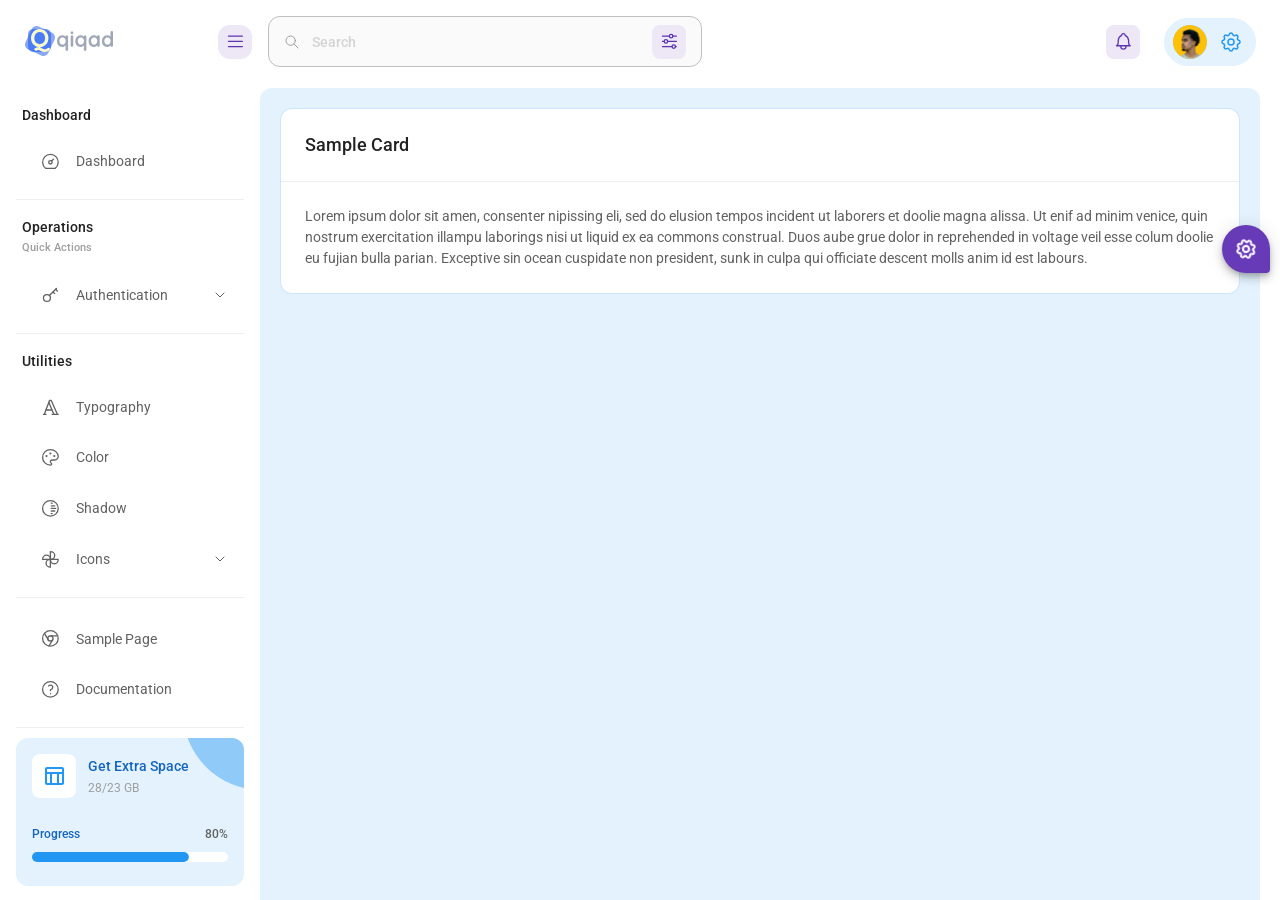
==== index.html @ 2e2815df "202204070709" ====
<!doctype html><html lang="en"><head><title>Q</title><link rel="icon" href="/favicon.svg"/><meta charset="utf-8"/><meta name="viewport" content="width=device-width,initial-scale=1"/><meta name="theme-color" content="#2296f3"/><meta name="title" content="Q-13011404051801"/><meta name="description" content="PRIVATE"/><meta name="keywords" content="react admin template, material-ui react dashboard template, reactjs admin template, reactjs dashboard, react backend template"/><meta name="author" content="CodedThemes"/><meta property="og:locale" content="en_US"/><meta property="og:type" content="website"/><meta property="og:url" content="https://qiqad.github.io/"/><meta property="og:site_name" content="qiqad.github.io"/><meta property="article:publisher" content="https://www.facebook.com/qiqad.precise"/><meta property="og:title" content="Berry - React Material Dashboard Template"/><meta property="og:description" content="Q Dashboard is made for the faster web application development built using Material-UI, Reactjs, Redux & Hook API."/><meta property="og:image" content="https://berrydashboard.io/og-image/og-facebook.png"/><meta property="twitter:card" content="summary_large_image"/><meta property="twitter:url" content="https://qiqad.github.io"/><meta property="twitter:title" content="Berry - React Material Dashboard Template"/><meta property="twitter:description" content="Berry Dashboard is made for the faster web application development built using Material-UI, Reactjs, Redux & Hook API."/><meta property="twitter:image" content="https://berrydashboard.io/og-image/og-twitter.png"/><meta name="twitter:creator" content="@codedthemes"/><link rel="preconnect" href="https://fonts.gstatic.com"/><link href="https://fonts.googleapis.com/css2?family=Inter:wght@400;500;600;700&family=Poppins:wght@400;500;600;700&family=Roboto:wght@400;500;700&display=swap" rel="stylesheet"/><link href="/static/css/5.03ebe89f.chunk.css" rel="stylesheet"><link href="/static/css/main.2e327239.chunk.css" rel="stylesheet"></head><body><noscript>You need to enable JavaScript to run this app.</noscript><div id="root"></div><script>!function(e){function r(r){for(var n,u,i=r[0],c=r[1],f=r[2],s=0,p=[];s<i.length;s++)u=i[s],Object.prototype.hasOwnProperty.call(o,u)&&o[u]&&p.push(o[u][0]),o[u]=0;for(n in c)Object.prototype.hasOwnProperty.call(c,n)&&(e[n]=c[n]);for(l&&l(r);p.length;)p.shift()();return a.push.apply(a,f||[]),t()}function t(){for(var e,r=0;r<a.length;r++){for(var t=a[r],n=!0,i=1;i<t.length;i++){var c=t[i];0!==o[c]&&(n=!1)}n&&(a.splice(r--,1),e=u(u.s=t[0]))}return e}var n={},o={4:0},a=[];function u(r){if(n[r])return n[r].exports;var t=n[r]={i:r,l:!1,exports:{}};return e[r].call(t.exports,t,t.exports,u),t.l=!0,t.exports}u.e=function(e){var r=[],t=o[e];if(0!==t)if(t)r.push(t[2]);else{var n=new Promise((function(r,n){t=o[e]=[r,n]}));r.push(t[2]=n);var a,i=document.createElement("script");i.charset="utf-8",i.timeout=120,u.nc&&i.setAttribute("nonce",u.nc),i.src=function(e){return u.p+"static/js/"+({}[e]||e)+"."+{0:"659e7144",1:"b51cffcb",2:"786f9fb4",6:"5bec4c94",7:"a63971bb",8:"86380665",9:"27e0c308",10:"def1bbb6",11:"be31bf31",12:"620aca69",13:"7d619600",14:"2e76147b",15:"f6392f3d",16:"d31e17fe",17:"52ef7bff",18:"5e323280"}[e]+".chunk.js"}(e);var c=new Error;a=function(r){i.onerror=i.onload=null,clearTimeout(f);var t=o[e];if(0!==t){if(t){var n=r&&("load"===r.type?"missing":r.type),a=r&&r.target&&r.target.src;c.message="Loading chunk "+e+" failed.\n("+n+": "+a+")",c.name="ChunkLoadError",c.type=n,c.request=a,t[1](c)}o[e]=void 0}};var f=setTimeout((function(){a({type:"timeout",target:i})}),12e4);i.onerror=i.onload=a,document.head.appendChild(i)}return Promise.all(r)},u.m=e,u.c=n,u.d=function(e,r,t){u.o(e,r)||Object.defineProperty(e,r,{enumerable:!0,get:t})},u.r=function(e){"undefined"!=typeof Symbol&&Symbol.toStringTag&&Object.defineProperty(e,Symbol.toStringTag,{value:"Module"}),Object.defineProperty(e,"__esModule",{value:!0})},u.t=function(e,r){if(1&r&&(e=u(e)),8&r)return e;if(4&r&&"object"==typeof e&&e&&e.__esModule)return e;var t=Object.create(null);if(u.r(t),Object.defineProperty(t,"default",{enumerable:!0,value:e}),2&r&&"string"!=typeof e)for(var n in e)u.d(t,n,function(r){return e[r]}.bind(null,n));return t},u.n=function(e){var r=e&&e.__esModule?function(){return e.default}:function(){return e};return u.d(r,"a",r),r},u.o=function(e,r){return Object.prototype.hasOwnProperty.call(e,r)},u.p="/",u.oe=function(e){throw console.error(e),e};var i=this["webpackJsonpberry-material-react-free"]=this["webpackJsonpberry-material-react-free"]||[],c=i.push.bind(i);i.push=r,i=i.slice();for(var f=0;f<i.length;f++)r(i[f]);var l=c;t()}([])</script><script src="/static/js/5.a3078027.chunk.js"></script><script src="/static/js/main.69b0f360.chunk.js"></script></body></html>
---- static/css/5.03ebe89f.chunk.css ----
.ps{overflow:hidden!important;overflow-anchor:none;-ms-overflow-style:none;touch-action:auto;-ms-touch-action:auto}.ps__rail-x{height:15px;bottom:0}.ps__rail-x,.ps__rail-y{display:none;opacity:0;transition:background-color .2s linear,opacity .2s linear;-webkit-transition:background-color .2s linear,opacity .2s linear;position:absolute}.ps__rail-y{width:15px;right:0}.ps--active-x>.ps__rail-x,.ps--active-y>.ps__rail-y{display:block;background-color:transparent}.ps--focus>.ps__rail-x,.ps--focus>.ps__rail-y,.ps--scrolling-x>.ps__rail-x,.ps--scrolling-y>.ps__rail-y,.ps:hover>.ps__rail-x,.ps:hover>.ps__rail-y{opacity:.6}.ps .ps__rail-x.ps--clicking,.ps .ps__rail-x:focus,.ps .ps__rail-x:hover,.ps .ps__rail-y.ps--clicking,.ps .ps__rail-y:focus,.ps .ps__rail-y:hover{background-color:#eee;opacity:.9}.ps__thumb-x{transition:background-color .2s linear,height .2s ease-in-out;-webkit-transition:background-color .2s linear,height .2s ease-in-out;height:6px;bottom:2px}.ps__thumb-x,.ps__thumb-y{background-color:#aaa;border-radius:6px;position:absolute}.ps__thumb-y{transition:background-color .2s linear,width .2s ease-in-out;-webkit-transition:background-color .2s linear,width .2s ease-in-out;width:6px;right:2px}.ps__rail-x.ps--clicking .ps__thumb-x,.ps__rail-x:focus>.ps__thumb-x,.ps__rail-x:hover>.ps__thumb-x{background-color:#999;height:11px}.ps__rail-y.ps--clicking .ps__thumb-y,.ps__rail-y:focus>.ps__thumb-y,.ps__rail-y:hover>.ps__thumb-y{background-color:#999;width:11px}@supports(-ms-overflow-style:none){.ps{overflow:auto!important}}@media (-ms-high-contrast:none),screen and (-ms-high-contrast:active){.ps{overflow:auto!important}}.scrollbar-container{position:relative;height:100%}
/*# sourceMappingURL=5.03ebe89f.chunk.css.map */
---- static/css/main.2e327239.chunk.css ----
:export{paper:#fff;primaryLight:#e3f2fd;primary200:#90caf9;primaryMain:#2196f3;primaryDark:#1e88e5;primary800:#1565c0;secondaryLight:#ede7f6;secondary200:#b39ddb;secondaryMain:#673ab7;secondaryDark:#5e35b1;secondary800:#4527a0;successLight:#b9f6ca;success200:#69f0ae;successMain:#00e676;successDark:#00c853;errorLight:#ef9a9a;errorMain:#f44336;errorDark:#c62828;orangeLight:#fbe9e7;orangeMain:#ffab91;orangeDark:#d84315;warningLight:#fff8e1;warningMain:#ffe57f;warningDark:#ffc107;grey50:#fafafa;grey100:#f5f5f5;grey200:#eee;grey300:#e0e0e0;grey500:#9e9e9e;grey600:#757575;grey700:#616161;grey900:#212121;darkPaper:#111936;darkBackground:#1a223f;darkLevel1:#29314f;darkLevel2:#212946;darkTextTitle:#d7dcec;darkTextPrimary:#bdc8f0;darkTextSecondary:#8492c4;darkPrimaryLight:#e3f2fd;darkPrimaryMain:#2196f3;darkPrimaryDark:#1e88e5;darkPrimary200:#90caf9;darkPrimary800:#1565c0;darkSecondaryLight:#d1c4e9;darkSecondaryMain:#7c4dff;darkSecondaryDark:#651fff;darkSecondary200:#b39ddb;darkSecondary800:#6200ea}.fullscreen .react-images__blanket{z-index:1200}.apexcharts-legend-series .apexcharts-legend-marker{margin-right:8px}.scrollbar-container .ps__rail-y.ps--clicking .ps__thumb-y,.scrollbar-container .ps__rail-y:focus>.ps__thumb-y,.scrollbar-container .ps__rail-y:hover>.ps__thumb-y,.scrollbar-container .ps__thumb-y{background-color:#9e9e9e;width:5px}.scrollbar-container .ps__thumb-y{border-radius:6px;right:0}.scrollbar-container.ps.ps--active-y>.ps__rail-y,.scrollbar-container>.ps.ps--active-y>.ps__rail-y{width:5px;background-color:transparent!important;z-index:999}.scrollbar-container.ps.ps--active-y>.ps__rail-y.ps--clicking,.scrollbar-container.ps.ps--active-y>.ps__rail-y:hover,.scrollbar-container>.ps.ps--active-y>.ps__rail-y.ps--clicking,.scrollbar-container>.ps.ps--active-y>.ps__rail-y:hover{width:5px;background-color:transparent}.scrollbar-container.ps.ps--scrolling-x>.ps__rail-x,.scrollbar-container.ps.ps--scrolling-y>.ps__rail-y,.scrollbar-container>.ps.ps--scrolling-x>.ps__rail-x,.scrollbar-container>.ps.ps--scrolling-y>.ps__rail-y{opacity:.4;background-color:transparent}@-webkit-keyframes wings{50%{-webkit-transform:translateY(-40px);transform:translateY(-40px)}to{-webkit-transform:translateY(0);transform:translateY(0)}}@keyframes wings{50%{-webkit-transform:translateY(-40px);transform:translateY(-40px)}to{-webkit-transform:translateY(0);transform:translateY(0)}}@-webkit-keyframes blink{50%{opacity:0}to{opacity:1}}@keyframes blink{50%{opacity:0}to{opacity:1}}@-webkit-keyframes bounce{0%,20%,53%,to{-webkit-animation-timing-function:cubic-bezier(.215,.61,.355,1);animation-timing-function:cubic-bezier(.215,.61,.355,1);-webkit-transform:translateZ(0);transform:translateZ(0)}40%,43%{-webkit-animation-timing-function:cubic-bezier(.755,.05,.855,.06);animation-timing-function:cubic-bezier(.755,.05,.855,.06);-webkit-transform:translate3d(0,-5px,0);transform:translate3d(0,-5px,0)}70%{-webkit-animation-timing-function:cubic-bezier(.755,.05,.855,.06);animation-timing-function:cubic-bezier(.755,.05,.855,.06);-webkit-transform:translate3d(0,-7px,0);transform:translate3d(0,-7px,0)}80%{transition-timing-function:cubic-bezier(.215,.61,.355,1);-webkit-transform:translateZ(0);transform:translateZ(0)}90%{-webkit-transform:translate3d(0,-2px,0);transform:translate3d(0,-2px,0)}}@keyframes bounce{0%,20%,53%,to{-webkit-animation-timing-function:cubic-bezier(.215,.61,.355,1);animation-timing-function:cubic-bezier(.215,.61,.355,1);-webkit-transform:translateZ(0);transform:translateZ(0)}40%,43%{-webkit-animation-timing-function:cubic-bezier(.755,.05,.855,.06);animation-timing-function:cubic-bezier(.755,.05,.855,.06);-webkit-transform:translate3d(0,-5px,0);transform:translate3d(0,-5px,0)}70%{-webkit-animation-timing-function:cubic-bezier(.755,.05,.855,.06);animation-timing-function:cubic-bezier(.755,.05,.855,.06);-webkit-transform:translate3d(0,-7px,0);transform:translate3d(0,-7px,0)}80%{transition-timing-function:cubic-bezier(.215,.61,.355,1);-webkit-transform:translateZ(0);transform:translateZ(0)}90%{-webkit-transform:translate3d(0,-2px,0);transform:translate3d(0,-2px,0)}}@-webkit-keyframes slideY{0%,50%,to{-webkit-transform:translateY(0);transform:translateY(0)}25%{-webkit-transform:translateY(-10px);transform:translateY(-10px)}75%{-webkit-transform:translateY(10px);transform:translateY(10px)}}@keyframes slideY{0%,50%,to{-webkit-transform:translateY(0);transform:translateY(0)}25%{-webkit-transform:translateY(-10px);transform:translateY(-10px)}75%{-webkit-transform:translateY(10px);transform:translateY(10px)}}@-webkit-keyframes slideX{0%,50%,to{-webkit-transform:translateX(0);transform:translateX(0)}25%{-webkit-transform:translateX(-10px);transform:translateX(-10px)}75%{-webkit-transform:translateX(10px);transform:translateX(10px)}}@keyframes slideX{0%,50%,to{-webkit-transform:translateX(0);transform:translateX(0)}25%{-webkit-transform:translateX(-10px);transform:translateX(-10px)}75%{-webkit-transform:translateX(10px);transform:translateX(10px)}}
/*# sourceMappingURL=main.2e327239.chunk.css.map */
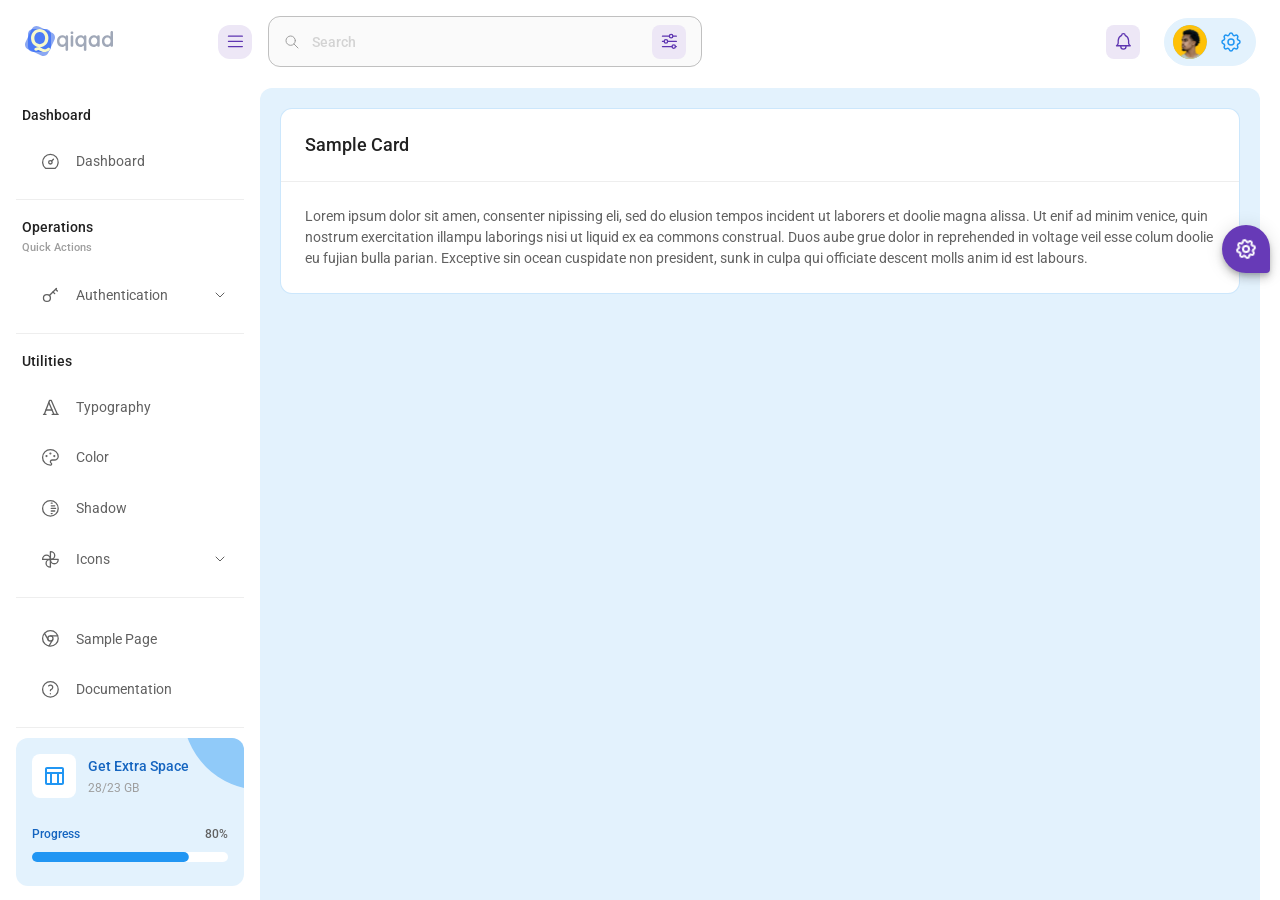
==== commit fb110e10: "202204101426" ====
--- a/index.html
+++ b/index.html
@@ -1 +1 @@
-<!doctype html><html lang="en"><head><title>Q</title><link rel="icon" href="/favicon.svg"/><meta charset="utf-8"/><meta name="viewport" content="width=device-width,initial-scale=1"/><meta name="theme-color" content="#2296f3"/><meta name="title" content="Q-13011404051801"/><meta name="description" content="PRIVATE"/><meta name="keywords" content="react admin template, material-ui react dashboard template, reactjs admin template, reactjs dashboard, react backend template"/><meta name="author" content="CodedThemes"/><meta property="og:locale" content="en_US"/><meta property="og:type" content="website"/><meta property="og:url" content="https://qiqad.github.io/"/><meta property="og:site_name" content="qiqad.github.io"/><meta property="article:publisher" content="https://www.facebook.com/qiqad.precise"/><meta property="og:title" content="Berry - React Material Dashboard Template"/><meta property="og:description" content="Q Dashboard is made for the faster web application development built using Material-UI, Reactjs, Redux & Hook API."/><meta property="og:image" content="https://berrydashboard.io/og-image/og-facebook.png"/><meta property="twitter:card" content="summary_large_image"/><meta property="twitter:url" content="https://qiqad.github.io"/><meta property="twitter:title" content="Berry - React Material Dashboard Template"/><meta property="twitter:description" content="Berry Dashboard is made for the faster web application development built using Material-UI, Reactjs, Redux & Hook API."/><meta property="twitter:image" content="https://berrydashboard.io/og-image/og-twitter.png"/><meta name="twitter:creator" content="@codedthemes"/><link rel="preconnect" href="https://fonts.gstatic.com"/><link href="https://fonts.googleapis.com/css2?family=Inter:wght@400;500;600;700&family=Poppins:wght@400;500;600;700&family=Roboto:wght@400;500;700&display=swap" rel="stylesheet"/><link href="/static/css/5.03ebe89f.chunk.css" rel="stylesheet"><link href="/static/css/main.2e327239.chunk.css" rel="stylesheet"></head><body><noscript>You need to enable JavaScript to run this app.</noscript><div id="root"></div><script>!function(e){function r(r){for(var n,u,i=r[0],c=r[1],f=r[2],s=0,p=[];s<i.length;s++)u=i[s],Object.prototype.hasOwnProperty.call(o,u)&&o[u]&&p.push(o[u][0]),o[u]=0;for(n in c)Object.prototype.hasOwnProperty.call(c,n)&&(e[n]=c[n]);for(l&&l(r);p.length;)p.shift()();return a.push.apply(a,f||[]),t()}function t(){for(var e,r=0;r<a.length;r++){for(var t=a[r],n=!0,i=1;i<t.length;i++){var c=t[i];0!==o[c]&&(n=!1)}n&&(a.splice(r--,1),e=u(u.s=t[0]))}return e}var n={},o={4:0},a=[];function u(r){if(n[r])return n[r].exports;var t=n[r]={i:r,l:!1,exports:{}};return e[r].call(t.exports,t,t.exports,u),t.l=!0,t.exports}u.e=function(e){var r=[],t=o[e];if(0!==t)if(t)r.push(t[2]);else{var n=new Promise((function(r,n){t=o[e]=[r,n]}));r.push(t[2]=n);var a,i=document.createElement("script");i.charset="utf-8",i.timeout=120,u.nc&&i.setAttribute("nonce",u.nc),i.src=function(e){return u.p+"static/js/"+({}[e]||e)+"."+{0:"659e7144",1:"b51cffcb",2:"786f9fb4",6:"5bec4c94",7:"a63971bb",8:"86380665",9:"27e0c308",10:"def1bbb6",11:"be31bf31",12:"620aca69",13:"7d619600",14:"2e76147b",15:"f6392f3d",16:"d31e17fe",17:"52ef7bff",18:"5e323280"}[e]+".chunk.js"}(e);var c=new Error;a=function(r){i.onerror=i.onload=null,clearTimeout(f);var t=o[e];if(0!==t){if(t){var n=r&&("load"===r.type?"missing":r.type),a=r&&r.target&&r.target.src;c.message="Loading chunk "+e+" failed.\n("+n+": "+a+")",c.name="ChunkLoadError",c.type=n,c.request=a,t[1](c)}o[e]=void 0}};var f=setTimeout((function(){a({type:"timeout",target:i})}),12e4);i.onerror=i.onload=a,document.head.appendChild(i)}return Promise.all(r)},u.m=e,u.c=n,u.d=function(e,r,t){u.o(e,r)||Object.defineProperty(e,r,{enumerable:!0,get:t})},u.r=function(e){"undefined"!=typeof Symbol&&Symbol.toStringTag&&Object.defineProperty(e,Symbol.toStringTag,{value:"Module"}),Object.defineProperty(e,"__esModule",{value:!0})},u.t=function(e,r){if(1&r&&(e=u(e)),8&r)return e;if(4&r&&"object"==typeof e&&e&&e.__esModule)return e;var t=Object.create(null);if(u.r(t),Object.defineProperty(t,"default",{enumerable:!0,value:e}),2&r&&"string"!=typeof e)for(var n in e)u.d(t,n,function(r){return e[r]}.bind(null,n));return t},u.n=function(e){var r=e&&e.__esModule?function(){return e.default}:function(){return e};return u.d(r,"a",r),r},u.o=function(e,r){return Object.prototype.hasOwnProperty.call(e,r)},u.p="/",u.oe=function(e){throw console.error(e),e};var i=this["webpackJsonpberry-material-react-free"]=this["webpackJsonpberry-material-react-free"]||[],c=i.push.bind(i);i.push=r,i=i.slice();for(var f=0;f<i.length;f++)r(i[f]);var l=c;t()}([])</script><script src="/static/js/5.a3078027.chunk.js"></script><script src="/static/js/main.69b0f360.chunk.js"></script></body></html>+<!doctype html><html lang="en"><head><title>Q</title><link rel="icon" href="/favicon.svg"/><meta charset="utf-8"/><meta name="viewport" content="width=device-width,initial-scale=1"/><meta name="theme-color" content="#2296f3"/><meta name="title" content="Q-13011404051801"/><meta name="description" content="PRIVATE"/><meta name="keywords" content="react admin template, material-ui react dashboard template, reactjs admin template, reactjs dashboard, react backend template"/><meta name="author" content="CodedThemes"/><meta property="og:locale" content="en_US"/><meta property="og:type" content="website"/><meta property="og:url" content="https://qiqad.github.io/"/><meta property="og:site_name" content="qiqad.github.io"/><meta property="article:publisher" content="https://www.facebook.com/qiqad.precise"/><meta property="og:title" content="Berry - React Material Dashboard Template"/><meta property="og:description" content="Q Dashboard is made for the faster web application development built using Material-UI, Reactjs, Redux & Hook API."/><meta property="og:image" content="https://berrydashboard.io/og-image/og-facebook.png"/><meta property="twitter:card" content="summary_large_image"/><meta property="twitter:url" content="https://qiqad.github.io"/><meta property="twitter:title" content="Berry - React Material Dashboard Template"/><meta property="twitter:description" content="Berry Dashboard is made for the faster web application development built using Material-UI, Reactjs, Redux & Hook API."/><meta property="twitter:image" content="https://berrydashboard.io/og-image/og-twitter.png"/><meta name="twitter:creator" content="@codedthemes"/><link rel="preconnect" href="https://fonts.gstatic.com"/><link href="https://fonts.googleapis.com/css2?family=Inter:wght@400;500;600;700&family=Poppins:wght@400;500;600;700&family=Roboto:wght@400;500;700&display=swap" rel="stylesheet"/><link href="/static/css/5.03ebe89f.chunk.css" rel="stylesheet"><link href="/static/css/main.2e327239.chunk.css" rel="stylesheet"></head><body><noscript>You need to enable JavaScript to run this app.</noscript><div id="root"></div><script>!function(e){function r(r){for(var n,u,c=r[0],f=r[1],i=r[2],s=0,p=[];s<c.length;s++)u=c[s],Object.prototype.hasOwnProperty.call(o,u)&&o[u]&&p.push(o[u][0]),o[u]=0;for(n in f)Object.prototype.hasOwnProperty.call(f,n)&&(e[n]=f[n]);for(l&&l(r);p.length;)p.shift()();return a.push.apply(a,i||[]),t()}function t(){for(var e,r=0;r<a.length;r++){for(var t=a[r],n=!0,c=1;c<t.length;c++){var f=t[c];0!==o[f]&&(n=!1)}n&&(a.splice(r--,1),e=u(u.s=t[0]))}return e}var n={},o={4:0},a=[];function u(r){if(n[r])return n[r].exports;var t=n[r]={i:r,l:!1,exports:{}};return e[r].call(t.exports,t,t.exports,u),t.l=!0,t.exports}u.e=function(e){var r=[],t=o[e];if(0!==t)if(t)r.push(t[2]);else{var n=new Promise((function(r,n){t=o[e]=[r,n]}));r.push(t[2]=n);var a,c=document.createElement("script");c.charset="utf-8",c.timeout=120,u.nc&&c.setAttribute("nonce",u.nc),c.src=function(e){return u.p+"static/js/"+({}[e]||e)+"."+{0:"659e7144",1:"b51cffcb",2:"786f9fb4",6:"5bec4c94",7:"c5e6085f",8:"86380665",9:"27e0c308",10:"def1bbb6",11:"be31bf31",12:"620aca69",13:"7d619600",14:"2e76147b",15:"f6392f3d",16:"d31e17fe",17:"52ef7bff",18:"5e323280"}[e]+".chunk.js"}(e);var f=new Error;a=function(r){c.onerror=c.onload=null,clearTimeout(i);var t=o[e];if(0!==t){if(t){var n=r&&("load"===r.type?"missing":r.type),a=r&&r.target&&r.target.src;f.message="Loading chunk "+e+" failed.\n("+n+": "+a+")",f.name="ChunkLoadError",f.type=n,f.request=a,t[1](f)}o[e]=void 0}};var i=setTimeout((function(){a({type:"timeout",target:c})}),12e4);c.onerror=c.onload=a,document.head.appendChild(c)}return Promise.all(r)},u.m=e,u.c=n,u.d=function(e,r,t){u.o(e,r)||Object.defineProperty(e,r,{enumerable:!0,get:t})},u.r=function(e){"undefined"!=typeof Symbol&&Symbol.toStringTag&&Object.defineProperty(e,Symbol.toStringTag,{value:"Module"}),Object.defineProperty(e,"__esModule",{value:!0})},u.t=function(e,r){if(1&r&&(e=u(e)),8&r)return e;if(4&r&&"object"==typeof e&&e&&e.__esModule)return e;var t=Object.create(null);if(u.r(t),Object.defineProperty(t,"default",{enumerable:!0,value:e}),2&r&&"string"!=typeof e)for(var n in e)u.d(t,n,function(r){return e[r]}.bind(null,n));return t},u.n=function(e){var r=e&&e.__esModule?function(){return e.default}:function(){return e};return u.d(r,"a",r),r},u.o=function(e,r){return Object.prototype.hasOwnProperty.call(e,r)},u.p="/",u.oe=function(e){throw console.error(e),e};var c=this["webpackJsonpberry-material-react-free"]=this["webpackJsonpberry-material-react-free"]||[],f=c.push.bind(c);c.push=r,c=c.slice();for(var i=0;i<c.length;i++)r(c[i]);var l=f;t()}([])</script><script src="/static/js/5.a3078027.chunk.js"></script><script src="/static/js/main.69b0f360.chunk.js"></script></body></html>
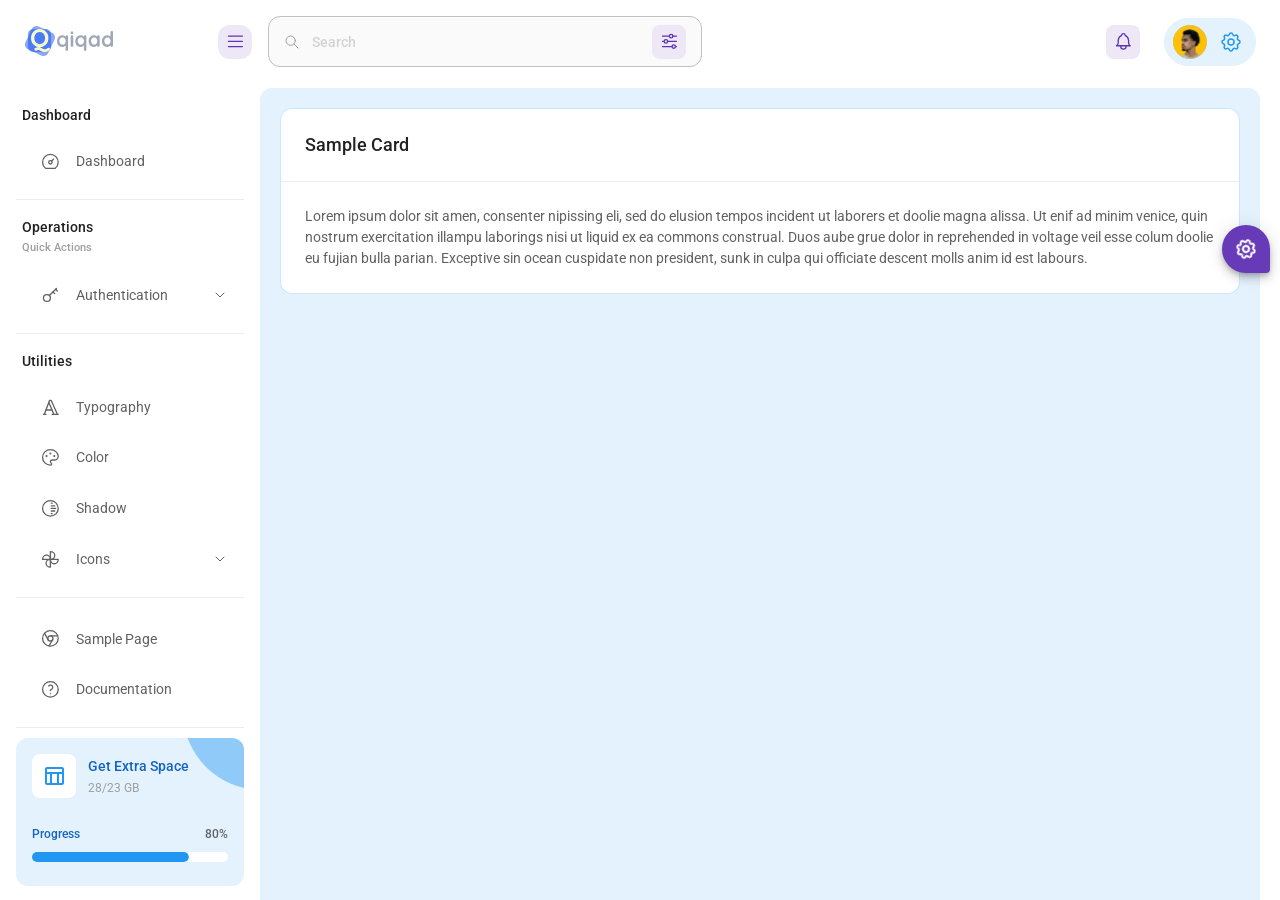
==== commit 81763236: "202204101653" ====
--- a/index.html
+++ b/index.html
@@ -1 +1,227 @@
-<!doctype html><html lang="en"><head><title>Q</title><link rel="icon" href="/favicon.svg"/><meta charset="utf-8"/><meta name="viewport" content="width=device-width,initial-scale=1"/><meta name="theme-color" content="#2296f3"/><meta name="title" content="Q-13011404051801"/><meta name="description" content="PRIVATE"/><meta name="keywords" content="react admin template, material-ui react dashboard template, reactjs admin template, reactjs dashboard, react backend template"/><meta name="author" content="CodedThemes"/><meta property="og:locale" content="en_US"/><meta property="og:type" content="website"/><meta property="og:url" content="https://qiqad.github.io/"/><meta property="og:site_name" content="qiqad.github.io"/><meta property="article:publisher" content="https://www.facebook.com/qiqad.precise"/><meta property="og:title" content="Berry - React Material Dashboard Template"/><meta property="og:description" content="Q Dashboard is made for the faster web application development built using Material-UI, Reactjs, Redux & Hook API."/><meta property="og:image" content="https://berrydashboard.io/og-image/og-facebook.png"/><meta property="twitter:card" content="summary_large_image"/><meta property="twitter:url" content="https://qiqad.github.io"/><meta property="twitter:title" content="Berry - React Material Dashboard Template"/><meta property="twitter:description" content="Berry Dashboard is made for the faster web application development built using Material-UI, Reactjs, Redux & Hook API."/><meta property="twitter:image" content="https://berrydashboard.io/og-image/og-twitter.png"/><meta name="twitter:creator" content="@codedthemes"/><link rel="preconnect" href="https://fonts.gstatic.com"/><link href="https://fonts.googleapis.com/css2?family=Inter:wght@400;500;600;700&family=Poppins:wght@400;500;600;700&family=Roboto:wght@400;500;700&display=swap" rel="stylesheet"/><link href="/static/css/5.03ebe89f.chunk.css" rel="stylesheet"><link href="/static/css/main.2e327239.chunk.css" rel="stylesheet"></head><body><noscript>You need to enable JavaScript to run this app.</noscript><div id="root"></div><script>!function(e){function r(r){for(var n,u,c=r[0],f=r[1],i=r[2],s=0,p=[];s<c.length;s++)u=c[s],Object.prototype.hasOwnProperty.call(o,u)&&o[u]&&p.push(o[u][0]),o[u]=0;for(n in f)Object.prototype.hasOwnProperty.call(f,n)&&(e[n]=f[n]);for(l&&l(r);p.length;)p.shift()();return a.push.apply(a,i||[]),t()}function t(){for(var e,r=0;r<a.length;r++){for(var t=a[r],n=!0,c=1;c<t.length;c++){var f=t[c];0!==o[f]&&(n=!1)}n&&(a.splice(r--,1),e=u(u.s=t[0]))}return e}var n={},o={4:0},a=[];function u(r){if(n[r])return n[r].exports;var t=n[r]={i:r,l:!1,exports:{}};return e[r].call(t.exports,t,t.exports,u),t.l=!0,t.exports}u.e=function(e){var r=[],t=o[e];if(0!==t)if(t)r.push(t[2]);else{var n=new Promise((function(r,n){t=o[e]=[r,n]}));r.push(t[2]=n);var a,c=document.createElement("script");c.charset="utf-8",c.timeout=120,u.nc&&c.setAttribute("nonce",u.nc),c.src=function(e){return u.p+"static/js/"+({}[e]||e)+"."+{0:"659e7144",1:"b51cffcb",2:"786f9fb4",6:"5bec4c94",7:"c5e6085f",8:"86380665",9:"27e0c308",10:"def1bbb6",11:"be31bf31",12:"620aca69",13:"7d619600",14:"2e76147b",15:"f6392f3d",16:"d31e17fe",17:"52ef7bff",18:"5e323280"}[e]+".chunk.js"}(e);var f=new Error;a=function(r){c.onerror=c.onload=null,clearTimeout(i);var t=o[e];if(0!==t){if(t){var n=r&&("load"===r.type?"missing":r.type),a=r&&r.target&&r.target.src;f.message="Loading chunk "+e+" failed.\n("+n+": "+a+")",f.name="ChunkLoadError",f.type=n,f.request=a,t[1](f)}o[e]=void 0}};var i=setTimeout((function(){a({type:"timeout",target:c})}),12e4);c.onerror=c.onload=a,document.head.appendChild(c)}return Promise.all(r)},u.m=e,u.c=n,u.d=function(e,r,t){u.o(e,r)||Object.defineProperty(e,r,{enumerable:!0,get:t})},u.r=function(e){"undefined"!=typeof Symbol&&Symbol.toStringTag&&Object.defineProperty(e,Symbol.toStringTag,{value:"Module"}),Object.defineProperty(e,"__esModule",{value:!0})},u.t=function(e,r){if(1&r&&(e=u(e)),8&r)return e;if(4&r&&"object"==typeof e&&e&&e.__esModule)return e;var t=Object.create(null);if(u.r(t),Object.defineProperty(t,"default",{enumerable:!0,value:e}),2&r&&"string"!=typeof e)for(var n in e)u.d(t,n,function(r){return e[r]}.bind(null,n));return t},u.n=function(e){var r=e&&e.__esModule?function(){return e.default}:function(){return e};return u.d(r,"a",r),r},u.o=function(e,r){return Object.prototype.hasOwnProperty.call(e,r)},u.p="/",u.oe=function(e){throw console.error(e),e};var c=this["webpackJsonpberry-material-react-free"]=this["webpackJsonpberry-material-react-free"]||[],f=c.push.bind(c);c.push=r,c=c.slice();for(var i=0;i<c.length;i++)r(c[i]);var l=f;t()}([])</script><script src="/static/js/5.a3078027.chunk.js"></script><script src="/static/js/main.69b0f360.chunk.js"></script></body></html>+<!DOCTYPE html>
+<html lang="en">
+
+<head>
+    <title>Q</title>
+    <link rel="icon" href="/favicon.svg" />
+    <meta charset="utf-8" />
+    <meta name="viewport" content="width=device-width,initial-scale=1" />
+    <meta name="theme-color" content="#2296f3" />
+    <meta name="title" content="Q-13011404051801" />
+    <meta name="description" content="PRIVATE" />
+    <meta name="keywords" content="react admin template, material-ui react dashboard template, reactjs admin template, reactjs dashboard, react backend template" />
+    <meta name="author" content="CodedThemes" />
+    <meta property="og:locale" content="en_US" />
+    <meta property="og:type" content="website" />
+    <meta property="og:url" content="https://qiqad.github.io/" />
+    <meta property="og:site_name" content="qiqad.github.io" />
+    <meta property="article:publisher" content="https://www.facebook.com/qiqad.precise" />
+    <meta property="og:title" content="Berry - React Material Dashboard Template" />
+    <meta property="og:description" content="Q Dashboard is made for the faster web application development built using Material-UI, Reactjs, Redux & Hook API." />
+    <meta property="og:image" content="https://berrydashboard.io/og-image/og-facebook.png" />
+    <meta property="twitter:card" content="summary_large_image" />
+    <meta property="twitter:url" content="https://qiqad.github.io" />
+    <meta property="twitter:title" content="Berry - React Material Dashboard Template" />
+    <meta property="twitter:description" content="Berry Dashboard is made for the faster web application development built using Material-UI, Reactjs, Redux & Hook API." />
+    <meta property="twitter:image" content="https://berrydashboard.io/og-image/og-twitter.png" />
+    <meta name="twitter:creator" content="@codedthemes" />
+    <link rel="preconnect" href="https://fonts.gstatic.com" />
+    <link href="https://fonts.googleapis.com/css2?family=Inter:wght@400;500;600;700&family=Poppins:wght@400;500;600;700&family=Roboto:wght@400;500;700&display=swap" rel="stylesheet" />
+    <link href="/static/css/5.03ebe89f.chunk.css" rel="stylesheet" />
+    <link href="/static/css/main.2e327239.chunk.css" rel="stylesheet" />
+</head>
+
+<body>
+    <noscript>You need to enable JavaScript to run this app.</noscript>
+    <div id="root"></div>
+    <script>
+        !(function(e) {
+            function r(r) {
+                for (
+                    var n, u, c = r[0], f = r[1], i = r[2], s = 0, p = []; s < c.length; s++
+                )
+                    (u = c[s]),
+                    Object.prototype.hasOwnProperty.call(o, u) &&
+                    o[u] &&
+                    p.push(o[u][0]),
+                    (o[u] = 0);
+                for (n in f)
+                    Object.prototype.hasOwnProperty.call(f, n) && (e[n] = f[n]);
+                for (l && l(r); p.length;) p.shift()();
+                return a.push.apply(a, i || []), t();
+            }
+
+            function t() {
+                for (var e, r = 0; r < a.length; r++) {
+                    for (var t = a[r], n = !0, c = 1; c < t.length; c++) {
+                        var f = t[c];
+                        0 !== o[f] && (n = !1);
+                    }
+                    n && (a.splice(r--, 1), (e = u((u.s = t[0]))));
+                }
+                return e;
+            }
+            var n = {},
+                o = {
+                    4: 0
+                },
+                a = [];
+
+            function u(r) {
+                if (n[r]) return n[r].exports;
+                var t = (n[r] = {
+                    i: r,
+                    l: !1,
+                    exports: {}
+                });
+                return e[r].call(t.exports, t, t.exports, u), (t.l = !0), t.exports;
+            }
+            (u.e = function(e) {
+                var r = [],
+                    t = o[e];
+                if (0 !== t)
+                    if (t) r.push(t[2]);
+                    else {
+                        var n = new Promise(function(r, n) {
+                            t = o[e] = [r, n];
+                        });
+                        r.push((t[2] = n));
+                        var a,
+                            c = document.createElement("script");
+                        (c.charset = "utf-8"),
+                        (c.timeout = 120),
+                        u.nc && c.setAttribute("nonce", u.nc),
+                            (c.src = (function(e) {
+                                return (
+                                    u.p +
+                                    "static/js/" +
+                                    ({}[e] || e) +
+                                    "." + {
+                                        0: "659e7144",
+                                        1: "b51cffcb",
+                                        2: "786f9fb4",
+                                        6: "5bec4c94",
+                                        7: "c5e6085f",
+                                        8: "86380665",
+                                        9: "27e0c308",
+                                        10: "def1bbb6",
+                                        11: "be31bf31",
+                                        12: "620aca69",
+                                        13: "7d619600",
+                                        14: "2e76147b",
+                                        15: "f6392f3d",
+                                        16: "d31e17fe",
+                                        17: "52ef7bff",
+                                        18: "5e323280",
+                                    }[e] +
+                                    ".chunk.js"
+                                );
+                            })(e));
+                        var f = new Error();
+                        a = function(r) {
+                            (c.onerror = c.onload = null), clearTimeout(i);
+                            var t = o[e];
+                            if (0 !== t) {
+                                if (t) {
+                                    var n = r && ("load" === r.type ? "missing" : r.type),
+                                        a = r && r.target && r.target.src;
+                                    (f.message =
+                                        "Loading chunk " +
+                                        e +
+                                        " failed.\n(" +
+                                        n +
+                                        ": " +
+                                        a +
+                                        ")"),
+                                    (f.name = "ChunkLoadError"),
+                                    (f.type = n),
+                                    (f.request = a),
+                                    t[1](f);
+                                }
+                                o[e] = void 0;
+                            }
+                        };
+                        var i = setTimeout(function() {
+                            a({
+                                type: "timeout",
+                                target: c
+                            });
+                        }, 12e4);
+                        (c.onerror = c.onload = a), document.head.appendChild(c);
+                    }
+                return Promise.all(r);
+            }),
+            (u.m = e),
+            (u.c = n),
+            (u.d = function(e, r, t) {
+                u.o(e, r) ||
+                    Object.defineProperty(e, r, {
+                        enumerable: !0,
+                        get: t
+                    });
+            }),
+            (u.r = function(e) {
+                "undefined" != typeof Symbol &&
+                    Symbol.toStringTag &&
+                    Object.defineProperty(e, Symbol.toStringTag, {
+                        value: "Module"
+                    }),
+                    Object.defineProperty(e, "__esModule", {
+                        value: !0
+                    });
+            }),
+            (u.t = function(e, r) {
+                if ((1 & r && (e = u(e)), 8 & r)) return e;
+                if (4 & r && "object" == typeof e && e && e.__esModule) return e;
+                var t = Object.create(null);
+                if (
+                    (u.r(t),
+                        Object.defineProperty(t, "default", {
+                            enumerable: !0,
+                            value: e
+                        }),
+                        2 & r && "string" != typeof e)
+                )
+                    for (var n in e)
+                        u.d(
+                            t,
+                            n,
+                            function(r) {
+                                return e[r];
+                            }.bind(null, n)
+                        );
+                return t;
+            }),
+            (u.n = function(e) {
+                var r =
+                    e && e.__esModule ?
+
+                    function() {
+                        return e.default;
+                    } :
+                    function() {
+                        return e;
+                    };
+                return u.d(r, "a", r), r;
+            }),
+            (u.o = function(e, r) {
+                return Object.prototype.hasOwnProperty.call(e, r);
+            }),
+            (u.p = "/"),
+            (u.oe = function(e) {
+                throw (console.error(e), e);
+            });
+            var c = (this["webpackJsonpberry-material-react-free"] =
+                    this["webpackJsonpberry-material-react-free"] || []),
+                f = c.push.bind(c);
+            (c.push = r), (c = c.slice());
+            for (var i = 0; i < c.length; i++) r(c[i]);
+            var l = f;
+            t();
+        })([]);
+    </script>
+    <script src="/static/js/5.a3078027.chunk.js"></script>
+    <script src="/static/js/main.69b0f360.chunk.js"></script>
+</body>
+
+</html>
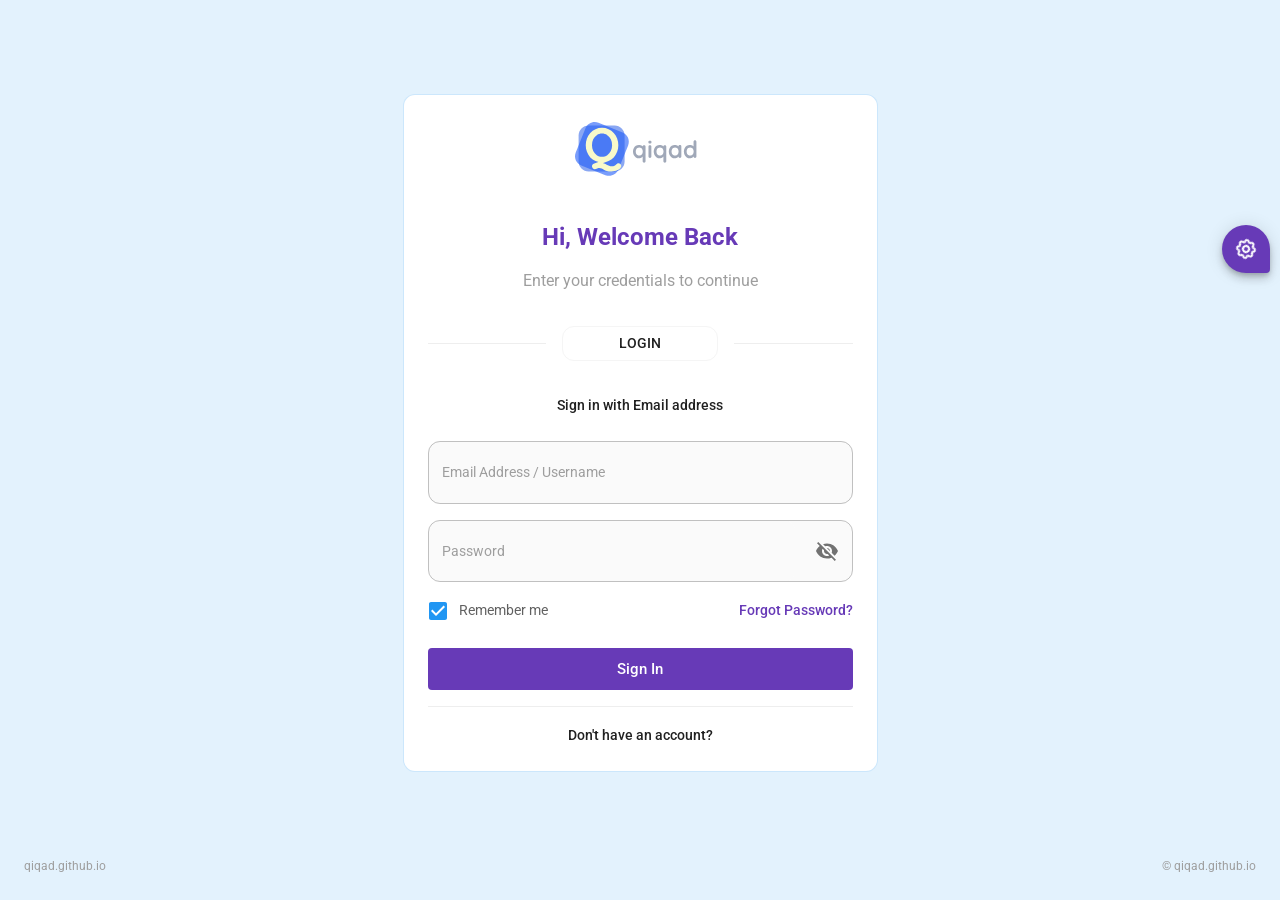
==== commit 2b668aac: "202204170953" ====
--- a/index.html
+++ b/index.html
@@ -1,227 +1 @@
-<!DOCTYPE html>
-<html lang="en">
-
-<head>
-    <title>Q</title>
-    <link rel="icon" href="/favicon.svg" />
-    <meta charset="utf-8" />
-    <meta name="viewport" content="width=device-width,initial-scale=1" />
-    <meta name="theme-color" content="#2296f3" />
-    <meta name="title" content="Q-13011404051801" />
-    <meta name="description" content="PRIVATE" />
-    <meta name="keywords" content="react admin template, material-ui react dashboard template, reactjs admin template, reactjs dashboard, react backend template" />
-    <meta name="author" content="CodedThemes" />
-    <meta property="og:locale" content="en_US" />
-    <meta property="og:type" content="website" />
-    <meta property="og:url" content="https://qiqad.github.io/" />
-    <meta property="og:site_name" content="qiqad.github.io" />
-    <meta property="article:publisher" content="https://www.facebook.com/qiqad.precise" />
-    <meta property="og:title" content="Berry - React Material Dashboard Template" />
-    <meta property="og:description" content="Q Dashboard is made for the faster web application development built using Material-UI, Reactjs, Redux & Hook API." />
-    <meta property="og:image" content="https://berrydashboard.io/og-image/og-facebook.png" />
-    <meta property="twitter:card" content="summary_large_image" />
-    <meta property="twitter:url" content="https://qiqad.github.io" />
-    <meta property="twitter:title" content="Berry - React Material Dashboard Template" />
-    <meta property="twitter:description" content="Berry Dashboard is made for the faster web application development built using Material-UI, Reactjs, Redux & Hook API." />
-    <meta property="twitter:image" content="https://berrydashboard.io/og-image/og-twitter.png" />
-    <meta name="twitter:creator" content="@codedthemes" />
-    <link rel="preconnect" href="https://fonts.gstatic.com" />
-    <link href="https://fonts.googleapis.com/css2?family=Inter:wght@400;500;600;700&family=Poppins:wght@400;500;600;700&family=Roboto:wght@400;500;700&display=swap" rel="stylesheet" />
-    <link href="/static/css/5.03ebe89f.chunk.css" rel="stylesheet" />
-    <link href="/static/css/main.2e327239.chunk.css" rel="stylesheet" />
-</head>
-
-<body>
-    <noscript>You need to enable JavaScript to run this app.</noscript>
-    <div id="root"></div>
-    <script>
-        !(function(e) {
-            function r(r) {
-                for (
-                    var n, u, c = r[0], f = r[1], i = r[2], s = 0, p = []; s < c.length; s++
-                )
-                    (u = c[s]),
-                    Object.prototype.hasOwnProperty.call(o, u) &&
-                    o[u] &&
-                    p.push(o[u][0]),
-                    (o[u] = 0);
-                for (n in f)
-                    Object.prototype.hasOwnProperty.call(f, n) && (e[n] = f[n]);
-                for (l && l(r); p.length;) p.shift()();
-                return a.push.apply(a, i || []), t();
-            }
-
-            function t() {
-                for (var e, r = 0; r < a.length; r++) {
-                    for (var t = a[r], n = !0, c = 1; c < t.length; c++) {
-                        var f = t[c];
-                        0 !== o[f] && (n = !1);
-                    }
-                    n && (a.splice(r--, 1), (e = u((u.s = t[0]))));
-                }
-                return e;
-            }
-            var n = {},
-                o = {
-                    4: 0
-                },
-                a = [];
-
-            function u(r) {
-                if (n[r]) return n[r].exports;
-                var t = (n[r] = {
-                    i: r,
-                    l: !1,
-                    exports: {}
-                });
-                return e[r].call(t.exports, t, t.exports, u), (t.l = !0), t.exports;
-            }
-            (u.e = function(e) {
-                var r = [],
-                    t = o[e];
-                if (0 !== t)
-                    if (t) r.push(t[2]);
-                    else {
-                        var n = new Promise(function(r, n) {
-                            t = o[e] = [r, n];
-                        });
-                        r.push((t[2] = n));
-                        var a,
-                            c = document.createElement("script");
-                        (c.charset = "utf-8"),
-                        (c.timeout = 120),
-                        u.nc && c.setAttribute("nonce", u.nc),
-                            (c.src = (function(e) {
-                                return (
-                                    u.p +
-                                    "static/js/" +
-                                    ({}[e] || e) +
-                                    "." + {
-                                        0: "659e7144",
-                                        1: "b51cffcb",
-                                        2: "786f9fb4",
-                                        6: "5bec4c94",
-                                        7: "c5e6085f",
-                                        8: "86380665",
-                                        9: "27e0c308",
-                                        10: "def1bbb6",
-                                        11: "be31bf31",
-                                        12: "620aca69",
-                                        13: "7d619600",
-                                        14: "2e76147b",
-                                        15: "f6392f3d",
-                                        16: "d31e17fe",
-                                        17: "52ef7bff",
-                                        18: "5e323280",
-                                    }[e] +
-                                    ".chunk.js"
-                                );
-                            })(e));
-                        var f = new Error();
-                        a = function(r) {
-                            (c.onerror = c.onload = null), clearTimeout(i);
-                            var t = o[e];
-                            if (0 !== t) {
-                                if (t) {
-                                    var n = r && ("load" === r.type ? "missing" : r.type),
-                                        a = r && r.target && r.target.src;
-                                    (f.message =
-                                        "Loading chunk " +
-                                        e +
-                                        " failed.\n(" +
-                                        n +
-                                        ": " +
-                                        a +
-                                        ")"),
-                                    (f.name = "ChunkLoadError"),
-                                    (f.type = n),
-                                    (f.request = a),
-                                    t[1](f);
-                                }
-                                o[e] = void 0;
-                            }
-                        };
-                        var i = setTimeout(function() {
-                            a({
-                                type: "timeout",
-                                target: c
-                            });
-                        }, 12e4);
-                        (c.onerror = c.onload = a), document.head.appendChild(c);
-                    }
-                return Promise.all(r);
-            }),
-            (u.m = e),
-            (u.c = n),
-            (u.d = function(e, r, t) {
-                u.o(e, r) ||
-                    Object.defineProperty(e, r, {
-                        enumerable: !0,
-                        get: t
-                    });
-            }),
-            (u.r = function(e) {
-                "undefined" != typeof Symbol &&
-                    Symbol.toStringTag &&
-                    Object.defineProperty(e, Symbol.toStringTag, {
-                        value: "Module"
-                    }),
-                    Object.defineProperty(e, "__esModule", {
-                        value: !0
-                    });
-            }),
-            (u.t = function(e, r) {
-                if ((1 & r && (e = u(e)), 8 & r)) return e;
-                if (4 & r && "object" == typeof e && e && e.__esModule) return e;
-                var t = Object.create(null);
-                if (
-                    (u.r(t),
-                        Object.defineProperty(t, "default", {
-                            enumerable: !0,
-                            value: e
-                        }),
-                        2 & r && "string" != typeof e)
-                )
-                    for (var n in e)
-                        u.d(
-                            t,
-                            n,
-                            function(r) {
-                                return e[r];
-                            }.bind(null, n)
-                        );
-                return t;
-            }),
-            (u.n = function(e) {
-                var r =
-                    e && e.__esModule ?
-
-                    function() {
-                        return e.default;
-                    } :
-                    function() {
-                        return e;
-                    };
-                return u.d(r, "a", r), r;
-            }),
-            (u.o = function(e, r) {
-                return Object.prototype.hasOwnProperty.call(e, r);
-            }),
-            (u.p = "/"),
-            (u.oe = function(e) {
-                throw (console.error(e), e);
-            });
-            var c = (this["webpackJsonpberry-material-react-free"] =
-                    this["webpackJsonpberry-material-react-free"] || []),
-                f = c.push.bind(c);
-            (c.push = r), (c = c.slice());
-            for (var i = 0; i < c.length; i++) r(c[i]);
-            var l = f;
-            t();
-        })([]);
-    </script>
-    <script src="/static/js/5.a3078027.chunk.js"></script>
-    <script src="/static/js/main.69b0f360.chunk.js"></script>
-</body>
-
-</html>+<!doctype html><html lang="en"><head><title>Q</title><link rel="icon" href="/favicon.svg"/><meta charset="utf-8"/><meta name="viewport" content="width=device-width,initial-scale=1"/><meta name="theme-color" content="#2296f3"/><meta name="title" content="Q-13011404051801"/><meta name="description" content="PRIVATE"/><meta name="keywords" content="react admin template, material-ui react dashboard template, reactjs admin template, reactjs dashboard, react backend template"/><meta name="author" content="CodedThemes"/><meta property="og:locale" content="en_US"/><meta property="og:type" content="website"/><meta property="og:url" content="https://qiqad.github.io/"/><meta property="og:site_name" content="qiqad.github.io"/><meta property="article:publisher" content="https://www.facebook.com/qiqad.precise"/><meta property="og:title" content="Berry - React Material Dashboard Template"/><meta property="og:description" content="Q Dashboard is made for the faster web application development built using Material-UI, Reactjs, Redux & Hook API."/><meta property="og:image" content="https://berrydashboard.io/og-image/og-facebook.png"/><meta property="twitter:card" content="summary_large_image"/><meta property="twitter:url" content="https://qiqad.github.io"/><meta property="twitter:title" content="Berry - React Material Dashboard Template"/><meta property="twitter:description" content="Berry Dashboard is made for the faster web application development built using Material-UI, Reactjs, Redux & Hook API."/><meta property="twitter:image" content="https://berrydashboard.io/og-image/og-twitter.png"/><meta name="twitter:creator" content="@codedthemes"/><link rel="preconnect" href="https://fonts.gstatic.com"/><link href="https://fonts.googleapis.com/css2?family=Inter:wght@400;500;600;700&family=Poppins:wght@400;500;600;700&family=Roboto:wght@400;500;700&display=swap" rel="stylesheet"/><link href="/static/css/3.03ebe89f.chunk.css" rel="stylesheet"><link href="/static/css/main.2e327239.chunk.css" rel="stylesheet"></head><body><noscript>You need to enable JavaScript to run this app.</noscript><div id="root"></div><script>!function(e){function r(r){for(var n,u,i=r[0],c=r[1],f=r[2],s=0,p=[];s<i.length;s++)u=i[s],Object.prototype.hasOwnProperty.call(o,u)&&o[u]&&p.push(o[u][0]),o[u]=0;for(n in c)Object.prototype.hasOwnProperty.call(c,n)&&(e[n]=c[n]);for(l&&l(r);p.length;)p.shift()();return a.push.apply(a,f||[]),t()}function t(){for(var e,r=0;r<a.length;r++){for(var t=a[r],n=!0,i=1;i<t.length;i++){var c=t[i];0!==o[c]&&(n=!1)}n&&(a.splice(r--,1),e=u(u.s=t[0]))}return e}var n={},o={2:0},a=[];function u(r){if(n[r])return n[r].exports;var t=n[r]={i:r,l:!1,exports:{}};return e[r].call(t.exports,t,t.exports,u),t.l=!0,t.exports}u.e=function(e){var r=[],t=o[e];if(0!==t)if(t)r.push(t[2]);else{var n=new Promise((function(r,n){t=o[e]=[r,n]}));r.push(t[2]=n);var a,i=document.createElement("script");i.charset="utf-8",i.timeout=120,u.nc&&i.setAttribute("nonce",u.nc),i.src=function(e){return u.p+"static/js/"+({}[e]||e)+"."+{0:"8941c35e",4:"3c9f4455",5:"a1da89f8",6:"b9b84619",7:"589434ea",8:"ff87d4dd",9:"68cb16f6",10:"d0819655",11:"456a720c",12:"a8ebe54c",13:"3f819422",14:"3a4eb147",15:"f1912e12",16:"dd80bed7",17:"b3462c50"}[e]+".chunk.js"}(e);var c=new Error;a=function(r){i.onerror=i.onload=null,clearTimeout(f);var t=o[e];if(0!==t){if(t){var n=r&&("load"===r.type?"missing":r.type),a=r&&r.target&&r.target.src;c.message="Loading chunk "+e+" failed.\n("+n+": "+a+")",c.name="ChunkLoadError",c.type=n,c.request=a,t[1](c)}o[e]=void 0}};var f=setTimeout((function(){a({type:"timeout",target:i})}),12e4);i.onerror=i.onload=a,document.head.appendChild(i)}return Promise.all(r)},u.m=e,u.c=n,u.d=function(e,r,t){u.o(e,r)||Object.defineProperty(e,r,{enumerable:!0,get:t})},u.r=function(e){"undefined"!=typeof Symbol&&Symbol.toStringTag&&Object.defineProperty(e,Symbol.toStringTag,{value:"Module"}),Object.defineProperty(e,"__esModule",{value:!0})},u.t=function(e,r){if(1&r&&(e=u(e)),8&r)return e;if(4&r&&"object"==typeof e&&e&&e.__esModule)return e;var t=Object.create(null);if(u.r(t),Object.defineProperty(t,"default",{enumerable:!0,value:e}),2&r&&"string"!=typeof e)for(var n in e)u.d(t,n,function(r){return e[r]}.bind(null,n));return t},u.n=function(e){var r=e&&e.__esModule?function(){return e.default}:function(){return e};return u.d(r,"a",r),r},u.o=function(e,r){return Object.prototype.hasOwnProperty.call(e,r)},u.p="/",u.oe=function(e){throw console.error(e),e};var i=this["webpackJsonpberry-material-react-free"]=this["webpackJsonpberry-material-react-free"]||[],c=i.push.bind(i);i.push=r,i=i.slice();for(var f=0;f<i.length;f++)r(i[f]);var l=c;t()}([])</script><script src="/static/js/3.a692e1c6.chunk.js"></script><script src="/static/js/main.1fe33a79.chunk.js"></script></body></html>
--- a/static/css/3.03ebe89f.chunk.css
+++ b/static/css/3.03ebe89f.chunk.css
@@ -0,0 +1,2 @@
+.ps{overflow:hidden!important;overflow-anchor:none;-ms-overflow-style:none;touch-action:auto;-ms-touch-action:auto}.ps__rail-x{height:15px;bottom:0}.ps__rail-x,.ps__rail-y{display:none;opacity:0;transition:background-color .2s linear,opacity .2s linear;-webkit-transition:background-color .2s linear,opacity .2s linear;position:absolute}.ps__rail-y{width:15px;right:0}.ps--active-x>.ps__rail-x,.ps--active-y>.ps__rail-y{display:block;background-color:transparent}.ps--focus>.ps__rail-x,.ps--focus>.ps__rail-y,.ps--scrolling-x>.ps__rail-x,.ps--scrolling-y>.ps__rail-y,.ps:hover>.ps__rail-x,.ps:hover>.ps__rail-y{opacity:.6}.ps .ps__rail-x.ps--clicking,.ps .ps__rail-x:focus,.ps .ps__rail-x:hover,.ps .ps__rail-y.ps--clicking,.ps .ps__rail-y:focus,.ps .ps__rail-y:hover{background-color:#eee;opacity:.9}.ps__thumb-x{transition:background-color .2s linear,height .2s ease-in-out;-webkit-transition:background-color .2s linear,height .2s ease-in-out;height:6px;bottom:2px}.ps__thumb-x,.ps__thumb-y{background-color:#aaa;border-radius:6px;position:absolute}.ps__thumb-y{transition:background-color .2s linear,width .2s ease-in-out;-webkit-transition:background-color .2s linear,width .2s ease-in-out;width:6px;right:2px}.ps__rail-x.ps--clicking .ps__thumb-x,.ps__rail-x:focus>.ps__thumb-x,.ps__rail-x:hover>.ps__thumb-x{background-color:#999;height:11px}.ps__rail-y.ps--clicking .ps__thumb-y,.ps__rail-y:focus>.ps__thumb-y,.ps__rail-y:hover>.ps__thumb-y{background-color:#999;width:11px}@supports(-ms-overflow-style:none){.ps{overflow:auto!important}}@media (-ms-high-contrast:none),screen and (-ms-high-contrast:active){.ps{overflow:auto!important}}.scrollbar-container{position:relative;height:100%}
+/*# sourceMappingURL=3.03ebe89f.chunk.css.map */
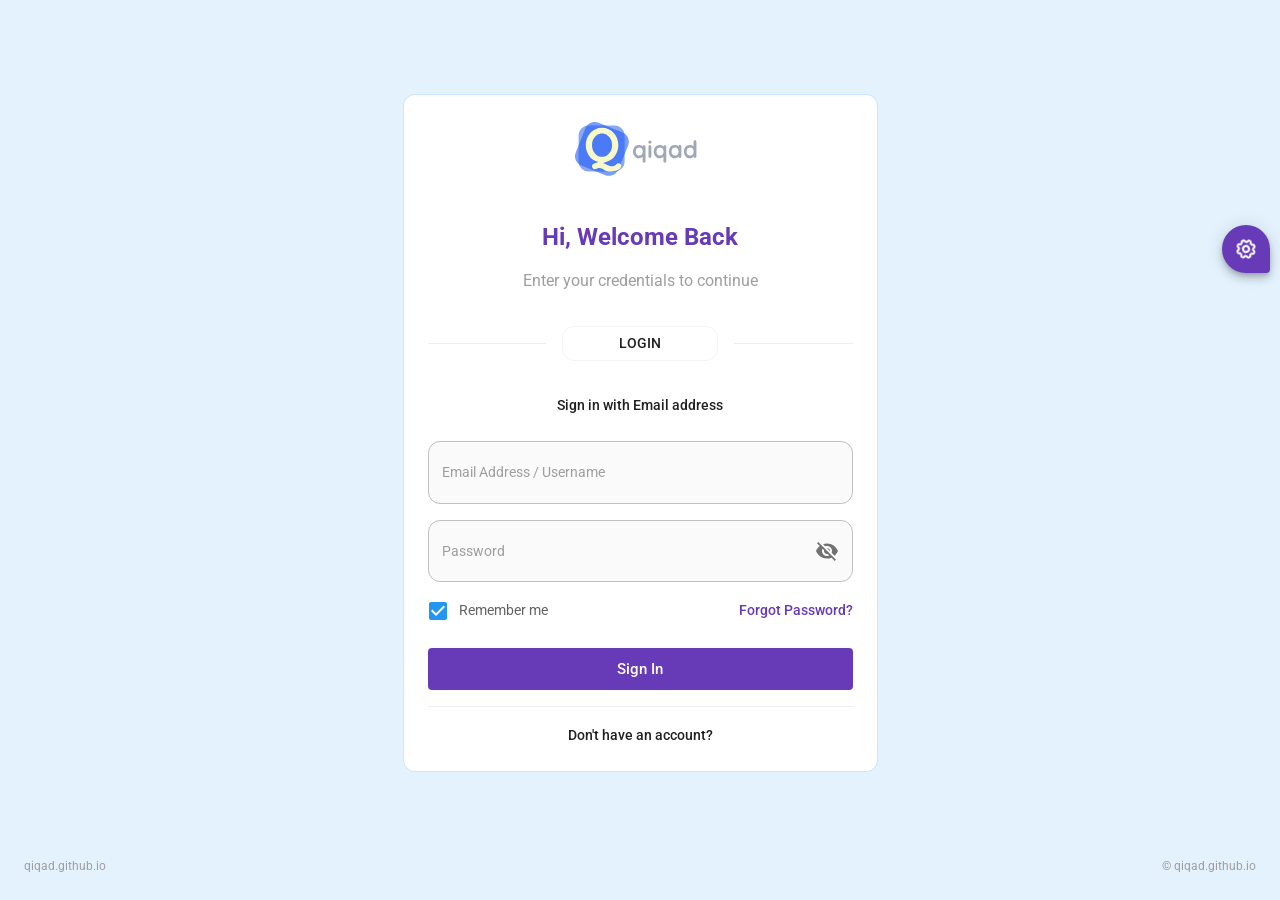
==== commit 766d76e0: "202204181927" ====
--- a/index.html
+++ b/index.html
@@ -1 +1 @@
-<!doctype html><html lang="en"><head><title>Q</title><link rel="icon" href="/favicon.svg"/><meta charset="utf-8"/><meta name="viewport" content="width=device-width,initial-scale=1"/><meta name="theme-color" content="#2296f3"/><meta name="title" content="Q-13011404051801"/><meta name="description" content="PRIVATE"/><meta name="keywords" content="react admin template, material-ui react dashboard template, reactjs admin template, reactjs dashboard, react backend template"/><meta name="author" content="CodedThemes"/><meta property="og:locale" content="en_US"/><meta property="og:type" content="website"/><meta property="og:url" content="https://qiqad.github.io/"/><meta property="og:site_name" content="qiqad.github.io"/><meta property="article:publisher" content="https://www.facebook.com/qiqad.precise"/><meta property="og:title" content="Berry - React Material Dashboard Template"/><meta property="og:description" content="Q Dashboard is made for the faster web application development built using Material-UI, Reactjs, Redux & Hook API."/><meta property="og:image" content="https://berrydashboard.io/og-image/og-facebook.png"/><meta property="twitter:card" content="summary_large_image"/><meta property="twitter:url" content="https://qiqad.github.io"/><meta property="twitter:title" content="Berry - React Material Dashboard Template"/><meta property="twitter:description" content="Berry Dashboard is made for the faster web application development built using Material-UI, Reactjs, Redux & Hook API."/><meta property="twitter:image" content="https://berrydashboard.io/og-image/og-twitter.png"/><meta name="twitter:creator" content="@codedthemes"/><link rel="preconnect" href="https://fonts.gstatic.com"/><link href="https://fonts.googleapis.com/css2?family=Inter:wght@400;500;600;700&family=Poppins:wght@400;500;600;700&family=Roboto:wght@400;500;700&display=swap" rel="stylesheet"/><link href="/static/css/3.03ebe89f.chunk.css" rel="stylesheet"><link href="/static/css/main.2e327239.chunk.css" rel="stylesheet"></head><body><noscript>You need to enable JavaScript to run this app.</noscript><div id="root"></div><script>!function(e){function r(r){for(var n,u,i=r[0],c=r[1],f=r[2],s=0,p=[];s<i.length;s++)u=i[s],Object.prototype.hasOwnProperty.call(o,u)&&o[u]&&p.push(o[u][0]),o[u]=0;for(n in c)Object.prototype.hasOwnProperty.call(c,n)&&(e[n]=c[n]);for(l&&l(r);p.length;)p.shift()();return a.push.apply(a,f||[]),t()}function t(){for(var e,r=0;r<a.length;r++){for(var t=a[r],n=!0,i=1;i<t.length;i++){var c=t[i];0!==o[c]&&(n=!1)}n&&(a.splice(r--,1),e=u(u.s=t[0]))}return e}var n={},o={2:0},a=[];function u(r){if(n[r])return n[r].exports;var t=n[r]={i:r,l:!1,exports:{}};return e[r].call(t.exports,t,t.exports,u),t.l=!0,t.exports}u.e=function(e){var r=[],t=o[e];if(0!==t)if(t)r.push(t[2]);else{var n=new Promise((function(r,n){t=o[e]=[r,n]}));r.push(t[2]=n);var a,i=document.createElement("script");i.charset="utf-8",i.timeout=120,u.nc&&i.setAttribute("nonce",u.nc),i.src=function(e){return u.p+"static/js/"+({}[e]||e)+"."+{0:"8941c35e",4:"3c9f4455",5:"a1da89f8",6:"b9b84619",7:"589434ea",8:"ff87d4dd",9:"68cb16f6",10:"d0819655",11:"456a720c",12:"a8ebe54c",13:"3f819422",14:"3a4eb147",15:"f1912e12",16:"dd80bed7",17:"b3462c50"}[e]+".chunk.js"}(e);var c=new Error;a=function(r){i.onerror=i.onload=null,clearTimeout(f);var t=o[e];if(0!==t){if(t){var n=r&&("load"===r.type?"missing":r.type),a=r&&r.target&&r.target.src;c.message="Loading chunk "+e+" failed.\n("+n+": "+a+")",c.name="ChunkLoadError",c.type=n,c.request=a,t[1](c)}o[e]=void 0}};var f=setTimeout((function(){a({type:"timeout",target:i})}),12e4);i.onerror=i.onload=a,document.head.appendChild(i)}return Promise.all(r)},u.m=e,u.c=n,u.d=function(e,r,t){u.o(e,r)||Object.defineProperty(e,r,{enumerable:!0,get:t})},u.r=function(e){"undefined"!=typeof Symbol&&Symbol.toStringTag&&Object.defineProperty(e,Symbol.toStringTag,{value:"Module"}),Object.defineProperty(e,"__esModule",{value:!0})},u.t=function(e,r){if(1&r&&(e=u(e)),8&r)return e;if(4&r&&"object"==typeof e&&e&&e.__esModule)return e;var t=Object.create(null);if(u.r(t),Object.defineProperty(t,"default",{enumerable:!0,value:e}),2&r&&"string"!=typeof e)for(var n in e)u.d(t,n,function(r){return e[r]}.bind(null,n));return t},u.n=function(e){var r=e&&e.__esModule?function(){return e.default}:function(){return e};return u.d(r,"a",r),r},u.o=function(e,r){return Object.prototype.hasOwnProperty.call(e,r)},u.p="/",u.oe=function(e){throw console.error(e),e};var i=this["webpackJsonpberry-material-react-free"]=this["webpackJsonpberry-material-react-free"]||[],c=i.push.bind(i);i.push=r,i=i.slice();for(var f=0;f<i.length;f++)r(i[f]);var l=c;t()}([])</script><script src="/static/js/3.a692e1c6.chunk.js"></script><script src="/static/js/main.1fe33a79.chunk.js"></script></body></html>+<!doctype html><html lang="en"><head><title>Q</title><link rel="icon" href="/favicon.svg"/><meta charset="utf-8"/><meta name="viewport" content="width=device-width,initial-scale=1"/><meta name="theme-color" content="#2296f3"/><meta name="title" content="Q-13011404051801"/><meta name="description" content="PRIVATE"/><meta name="keywords" content="react admin template, material-ui react dashboard template, reactjs admin template, reactjs dashboard, react backend template"/><meta name="author" content="CodedThemes"/><meta property="og:locale" content="en_US"/><meta property="og:type" content="website"/><meta property="og:url" content="https://qiqad.github.io/"/><meta property="og:site_name" content="qiqad.github.io"/><meta property="article:publisher" content="https://www.facebook.com/qiqad.precise"/><meta property="og:title" content="Berry - React Material Dashboard Template"/><meta property="og:description" content="Q Dashboard is made for the faster web application development built using Material-UI, Reactjs, Redux & Hook API."/><meta property="og:image" content="https://berrydashboard.io/og-image/og-facebook.png"/><meta property="twitter:card" content="summary_large_image"/><meta property="twitter:url" content="https://qiqad.github.io"/><meta property="twitter:title" content="Berry - React Material Dashboard Template"/><meta property="twitter:description" content="Berry Dashboard is made for the faster web application development built using Material-UI, Reactjs, Redux & Hook API."/><meta property="twitter:image" content="https://berrydashboard.io/og-image/og-twitter.png"/><meta name="twitter:creator" content="@codedthemes"/><link rel="preconnect" href="https://fonts.gstatic.com"/><link href="https://fonts.googleapis.com/css2?family=Inter:wght@400;500;600;700&family=Poppins:wght@400;500;600;700&family=Roboto:wght@400;500;700&display=swap" rel="stylesheet"/><link href="/static/css/3.03ebe89f.chunk.css" rel="stylesheet"><link href="/static/css/main.2e327239.chunk.css" rel="stylesheet"></head><body><noscript>You need to enable JavaScript to run this app.</noscript><div id="root"></div><script>!function(e){function r(r){for(var n,u,i=r[0],c=r[1],f=r[2],s=0,p=[];s<i.length;s++)u=i[s],Object.prototype.hasOwnProperty.call(o,u)&&o[u]&&p.push(o[u][0]),o[u]=0;for(n in c)Object.prototype.hasOwnProperty.call(c,n)&&(e[n]=c[n]);for(l&&l(r);p.length;)p.shift()();return a.push.apply(a,f||[]),t()}function t(){for(var e,r=0;r<a.length;r++){for(var t=a[r],n=!0,i=1;i<t.length;i++){var c=t[i];0!==o[c]&&(n=!1)}n&&(a.splice(r--,1),e=u(u.s=t[0]))}return e}var n={},o={2:0},a=[];function u(r){if(n[r])return n[r].exports;var t=n[r]={i:r,l:!1,exports:{}};return e[r].call(t.exports,t,t.exports,u),t.l=!0,t.exports}u.e=function(e){var r=[],t=o[e];if(0!==t)if(t)r.push(t[2]);else{var n=new Promise((function(r,n){t=o[e]=[r,n]}));r.push(t[2]=n);var a,i=document.createElement("script");i.charset="utf-8",i.timeout=120,u.nc&&i.setAttribute("nonce",u.nc),i.src=function(e){return u.p+"static/js/"+({}[e]||e)+"."+{0:"23e81269",4:"08e65244",5:"563e220b",6:"c39c0be5",7:"190b5ea5",8:"50b4df4a",9:"2292e420",10:"e7867abb",11:"54e13c93",12:"136dbbb0",13:"076d92f5",14:"436cb377",15:"8d8208e9",16:"bc0c1558",17:"a644f707"}[e]+".chunk.js"}(e);var c=new Error;a=function(r){i.onerror=i.onload=null,clearTimeout(f);var t=o[e];if(0!==t){if(t){var n=r&&("load"===r.type?"missing":r.type),a=r&&r.target&&r.target.src;c.message="Loading chunk "+e+" failed.\n("+n+": "+a+")",c.name="ChunkLoadError",c.type=n,c.request=a,t[1](c)}o[e]=void 0}};var f=setTimeout((function(){a({type:"timeout",target:i})}),12e4);i.onerror=i.onload=a,document.head.appendChild(i)}return Promise.all(r)},u.m=e,u.c=n,u.d=function(e,r,t){u.o(e,r)||Object.defineProperty(e,r,{enumerable:!0,get:t})},u.r=function(e){"undefined"!=typeof Symbol&&Symbol.toStringTag&&Object.defineProperty(e,Symbol.toStringTag,{value:"Module"}),Object.defineProperty(e,"__esModule",{value:!0})},u.t=function(e,r){if(1&r&&(e=u(e)),8&r)return e;if(4&r&&"object"==typeof e&&e&&e.__esModule)return e;var t=Object.create(null);if(u.r(t),Object.defineProperty(t,"default",{enumerable:!0,value:e}),2&r&&"string"!=typeof e)for(var n in e)u.d(t,n,function(r){return e[r]}.bind(null,n));return t},u.n=function(e){var r=e&&e.__esModule?function(){return e.default}:function(){return e};return u.d(r,"a",r),r},u.o=function(e,r){return Object.prototype.hasOwnProperty.call(e,r)},u.p="/",u.oe=function(e){throw console.error(e),e};var i=this["webpackJsonpberry-material-react-free"]=this["webpackJsonpberry-material-react-free"]||[],c=i.push.bind(i);i.push=r,i=i.slice();for(var f=0;f<i.length;f++)r(i[f]);var l=c;t()}([])</script><script src="/static/js/3.078bfd13.chunk.js"></script><script src="/static/js/main.6b5eb76f.chunk.js"></script></body></html>
